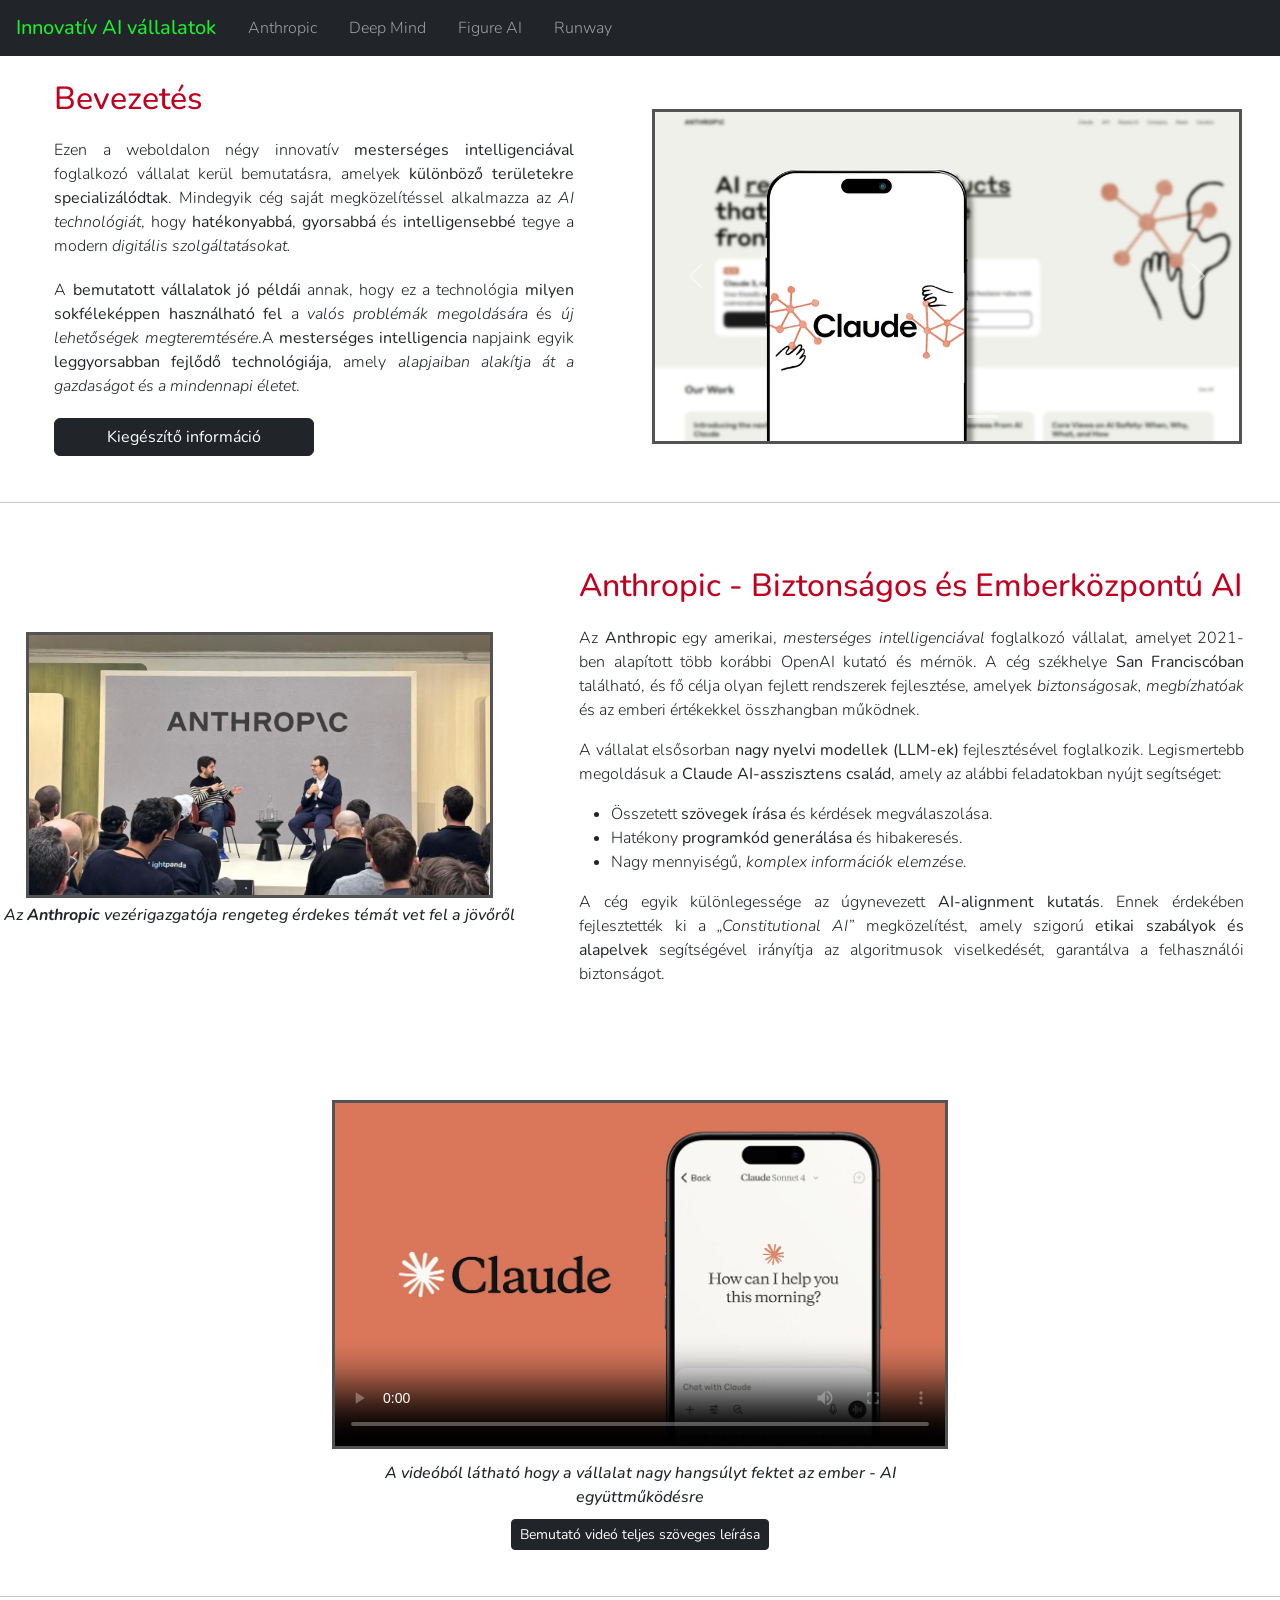
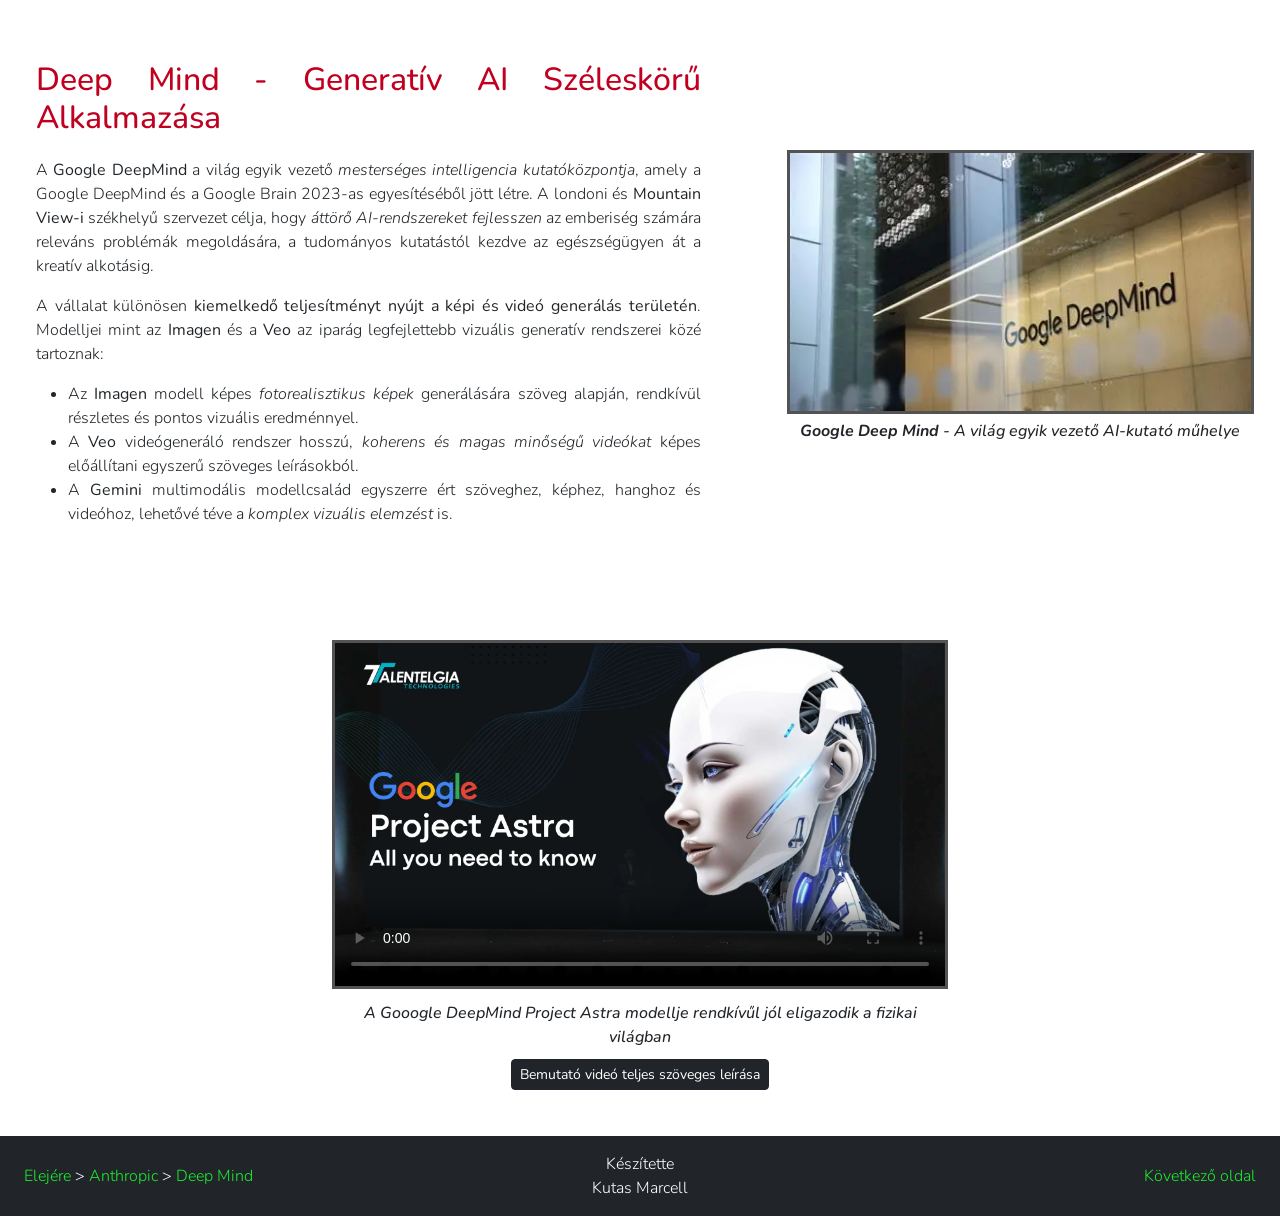
==== index.html @ e7651c7d "Initial commit" ====
<!doctype html>
<html lang="en">

<head>
    <meta charset="utf-8">
    <meta name="viewport" content="width=device-width, initial-scale=1">
    <title>Innovatív AI Vállalatok - 1.oldal</title>
    <link href="https://cdn.jsdelivr.net/npm/bootstrap@5.3.8/dist/css/bootstrap.min.css" rel="stylesheet"
        integrity="sha384-sRIl4kxILFvY47J16cr9ZwB07vP4J8+LH7qKQnuqkuIAvNWLzeN8tE5YBujZqJLB" crossorigin="anonymous">
    <link rel="stylesheet" href="stiluslapok/style.css">
    <link rel="preconnect" href="https://fonts.googleapis.com">
    <link rel="preconnect" href="https://fonts.gstatic.com" crossorigin>
    <link
        href="https://fonts.googleapis.com/css2?family=Arimo:ital,wght@0,400..700;1,400..700&family=Kalam:wght@300;400;700&family=Nunito:ital,wght@0,200..1000;1,200..1000&display=swap"
        rel="stylesheet">
</head>

<body>
    <nav class="navbar navbar-dark bg-dark navbar-expand-md px-3 fixed-top">
        <a href="#" class="navbar-brand">Innovatív AI vállalatok</a>

        <button class="navbar-toggler" type="button" data-bs-toggle="collapse" data-bs-target="#navbarLinks"
            aria-controls="navbarLinks" aria-expanded="false" aria-label="Toggle navigation">
            <span class="navbar-toggler-icon"></span>
        </button>

        <div id="navbarLinks" class="collapse navbar-collapse">
            <ul class="navbar-nav">
                <li class="nav-item px-md-2">
                    <a href="#anthropic" class="nav-link">Anthropic</a>
                </li>
                <li class="nav-item px-md-2">
                    <a href="#deepmind" class="nav-link">Deep Mind</a>
                </li>
                <li class="nav-item px-md-2">

                    <a href="page2.html#figure" class="nav-link">Figure AI</a>
                </li>
                <li class="nav-item px-md-2">

                    <a href="page2.html#runway" class="nav-link">Runway</a>
                </li>
            </ul>
        </div>
    </nav>


    <section class="container-fluid px-0 " id="introduction">
        <div class="row align-items-center">
            <div class="col-lg-6 order-1">
                <div class="row">
                    <div class="col-1"></div>
                    <div class="col-10" id="content1">
                        <h2>Bevezetés</h2>
                        <p>
                            Ezen a weboldalon négy innovatív <strong>mesterséges intelligenciával</strong> foglalkozó
                            vállalat
                            kerül
                            bemutatásra, amelyek <b>különböző területekre specializálódtak</b>. Mindegyik cég saját
                            megközelítéssel alkalmazza az <em>AI technológiát</em>, hogy <b>hatékonyabbá</b>,
                            <b>gyorsabbá</b>
                            és
                            <b>intelligensebbé</b> tegye a modern <em>digitális szolgáltatásokat.</em>
                        </p>
                        <p class="d-none d-lg-inline-block">
                            A <strong>bemutatott vállalatok jó
                                példái</strong> annak, hogy ez a technológia <strong>milyen sokféleképpen használható
                                fel</strong> a
                            <em>valós problémák megoldására</em> és <em>új lehetőségek megteremtésére</em>.A
                            <strong>mesterséges
                                intelligencia</strong> napjaink egyik <b>leggyorsabban fejlődő technológiája</b>, amely
                            <em>alapjaiban alakítja át a gazdaságot és a mindennapi életet</em>.
                        </p>
                        <button class="btn btn-dark w-50 w-lg-25 mb-3 d-none d-lg-block" type="button"
                            data-bs-toggle="collapse" data-bs-target="#ai-kiegeszites" aria-expanded="false"
                            aria-controls="ai-kiegeszites">
                            Kiegészítő információ
                        </button>
                        <aside class="collapse intro-aside" id="ai-kiegeszites">
                            <p>
                                Az oldalon bemutatott mesterséges intelligenciával foglalkozó vállalatokkal kapcsolatban
                                érdemes
                                megjegyezni,
                                hogy mindegyik cég más területre specializálódik, mint a kutatás, a robotika és a
                                videógenerálás, amelyek eltérő technológiai megoldásokat igényelnek.
                            </p>
                        </aside>
                    </div>
                    <div class="col-1"></div>
                </div>
            </div>
            <div class="d-lg-none order-3">
                <div class="row">
                    <div class="col-1"></div>
                    <div class="col-10">
                        <p>
                            A <strong>bemutatott vállalatok jó
                                példái</strong> annak, hogy ez a technológia <strong>milyen sokféleképpen használható
                                fel</strong> a
                            <em>valós problémák megoldására</em> és <em>új lehetőségek megteremtésére</em>.A
                            <strong>mesterséges
                                intelligencia</strong> napjaink egyik <b>leggyorsabban fejlődő technológiája</b>, amely
                            <em>alapjaiban alakítja át a gazdaságot és a mindennapi életet</em>.
                        </p>
                        <button class="btn btn-dark w-50 w-lg-25 mb-3" type="button" data-bs-toggle="collapse"
                            data-bs-target="#kiegeszites" aria-expanded="false" aria-controls="kiegeszites">
                            Kiegészítő információ
                        </button>
                        <aside class="collapse intro-aside" id="kiegeszites">
                            <p>
                                Az oldalon bemutatott mesterséges intelligenciával foglalkozó vállalatokkal kapcsolatban
                                érdemes
                                megjegyezni,
                                hogy mindegyik cég más területre specializálódik, mint a kutatás, a robotika és a
                                videógenerálás, amelyek eltérő technológiai megoldásokat igényelnek.
                            </p>
                        </aside>
                    </div>
                    <div class="col-1"></div>
                </div>

            </div>
            <div class="col-lg-6 order-2" id="car-slide">
                <div id="carouselExampleCaptions" class="carousel slide" data-bs-ride="carousel">
                    <div class="carousel-indicators">
                        <button type="button" data-bs-target="#carouselExampleCaptions" data-bs-slide-to="0"
                            class="active" aria-current="true" aria-label="Slide 1"></button>
                        <button type="button" data-bs-target="#carouselExampleCaptions" data-bs-slide-to="1"
                            aria-label="Slide 2"></button>
                        <button type="button" data-bs-target="#carouselExampleCaptions" data-bs-slide-to="2"
                            aria-label="Slide 3"></button>
                    </div>
                    <div class="carousel-inner">
                        <div class="carousel-item active">
                            <img src="media/claude_carousel.jpg" class="d-block w-100 img-fluid" alt="...">
                        </div>
                        <div class="carousel-item">
                            <img src="media/figure_carousel.png" class="d-block w-100 img-fluid" alt="...">
                        </div>
                        <div class="carousel-item">
                            <img src="media/runway_carousel.jpg" class="d-block w-100 img-fluid" alt="...">
                        </div>
                    </div>
                    <button class="carousel-control-prev" type="button" data-bs-target="#carouselExampleCaptions"
                        data-bs-slide="prev">
                        <span class="carousel-control-prev-icon" aria-hidden="true"></span>
                        <span class="visually-hidden">Previous</span>
                    </button>
                    <button class="carousel-control-next" type="button" data-bs-target="#carouselExampleCaptions"
                        data-bs-slide="next">
                        <span class="carousel-control-next-icon" aria-hidden="true"></span>
                        <span class="visually-hidden">Next</span>
                    </button>
                </div>
            </div>
        </div>
    </section>
    <hr>
    <section class="container-fluid px-0" id="anthropic">
        <div class="row align-items-center">
            <figure class="col-lg-5 order-2 order-lg-1 py-4 py-lg-0">
                <img src="media/anthropic-dario.webp" alt="anthropic" class="img-fluid">
                <figcaption><i>Az <strong>Anthropic</strong> vezérigazgatója rengeteg érdekes témát vet fel a
                        jövőről</i></figcaption>
            </figure>
            <div class="col-lg-7 px-5 p-lg-5 order-1 order-lg-2">
                <h2>Anthropic <span class="d-none d-md-inline"> - Biztonságos és Emberközpontú AI</span></h2>
                <p>
                    Az <strong>Anthropic</strong> egy amerikai, <em>mesterséges intelligenciával</em> foglalkozó
                    vállalat, amelyet 2021-ben alapított több korábbi OpenAI kutató és mérnök. A cég székhelye
                    <strong>San Franciscóban</strong> található, és fő célja olyan fejlett rendszerek fejlesztése,
                    amelyek <em>biztonságosak, megbízhatóak</em> és az emberi értékekkel összhangban működnek.
                </p>

                <p>
                    A vállalat elsősorban <strong>nagy nyelvi modellek (LLM-ek)</strong> fejlesztésével foglalkozik.
                    Legismertebb megoldásuk a <strong>Claude AI-asszisztens család</strong>, amely az alábbi
                    feladatokban nyújt segítséget:
                </p>
                <ul>
                    <li>Összetett <strong>szövegek írása</strong> és kérdések megválaszolása.</li>
                    <li>Hatékony <strong>programkód generálása</strong> és hibakeresés.</li>
                    <li>Nagy mennyiségű, <em>komplex információk elemzése</em>.</li>
                </ul>

                <p class="d-none d-lg-inline-block">
                    A cég egyik különlegessége az úgynevezett <strong>AI-alignment kutatás</strong>. Ennek érdekében
                    fejlesztették ki a <em>„Constitutional AI”</em> megközelítést, amely szigorú <strong>etikai
                        szabályok és alapelvek</strong> segítségével irányítja az algoritmusok viselkedését,
                    garantálva a felhasználói biztonságot.
                </p>
            </div>
            <div class="px-5 order-3 d-lg-none">
                <p>
                    A cég egyik különlegessége az úgynevezett <strong>AI-alignment kutatás</strong>. Ennek érdekében
                    fejlesztették ki a <em>„Constitutional AI”</em> megközelítést, amely szigorú <strong>etikai
                        szabályok és alapelvek</strong> segítségével irányítja az algoritmusok viselkedését,
                    garantálva a felhasználói biztonságot.
                </p>
            </div>
        </div>
        <div class="row text-center" id="anthropic-vid">
            <div class="col-1 col-lg-3"></div>
            <figure class="col-10 col-lg-6">
                <video src="media/anthropic_video.mp4" controls poster="media/claude.jpg"></video>
                <figcaption><i>A videóból látható hogy a vállalat nagy hangsúlyt fektet az ember - AI
                        együttműködésre</i></figcaption>
            </figure>

            <div class="container">

                <details>
                    <summary class="btn btn-sm btn-dark text-start mb-3">
                        Bemutató videó teljes szöveges leírása
                    </summary>
                    <div class="row">
                        <div class="col-2"></div>
                        <div class="col-8 border border-2 border-dark rounded p-5 accessibility">
                            <p><strong>[Vizuális esemény]</strong> A videó elején gyors, feszült vágásokkal
                                különböző emberek, tárgyak és helyzetek villannak fel. Egy férfi néz ki az ablakon,
                                miközben a képernyőn a "PROBLEMS" (Problémák) szó jelenik meg zöld, digitális
                                betűkkel. Látunk egy írógépet, ami a "Prob" szót gépeli, egy papírra firkáló
                                ceruzát, egy számítógépes asztalt egy szomorú arcot ábrázoló "problems.crpt"
                                fájllal, egy földön fekvő fiút, és egy kék ipari tartályt "Intruzív gondolatok
                                visszhangkamrája" felirattal. Ezt szétszórt könyvek, egy végtelenül nagyító fraktál
                                animáció, egy zongorahangoló férfi, és egy bonyolult családfát elemező nő követi.
                                Egy zongora zuhan le egy épület tetejéről.</p>

                            <p><strong>Narrátor hangok (több hang folyamatosan ismételve, egymásra vágva):</strong>
                                "Soha nem volt még rosszabb időszak arra, hogy problémád legyen."</p>

                            <p><strong>[Vizuális esemény]</strong> A képernyő elsötétül, a zene egy ritmusos,
                                optimista jazz/funk ütemre vált.</p>

                            <p><strong>Narrátor (nyugodt, határozott férfihang):</strong> "Soha nem volt még jobb
                                időszak..."</p>

                            <p><strong>[Vizuális esemény]</strong> Egy drón zuhan le és törik össze az utcán. Egy nő
                                belép egy könyvekkel teli szobába. Fiatalok egy kerékpár vázát tervezik egy
                                műhelyben. Lebegő sakkfigurák veszik körbe egy szemüveges fiú arcát.</p>

                            <p><strong>Narrátor:</strong> "...egy jobb időszak arra, hogy problémád legyen."</p>

                            <p><strong>[Vizuális esemény]</strong> Egy idősebb férfi fekszik a földön, rengeteg
                                szétszórt papír között, és jegyzetel. Egy laptop képernyője villan fel a Claude AI
                                felületével, amin épp egy komplex feladatot oldanak meg. Egy apa és két gyermeke egy
                                modellrakétát épít.</p>

                            <p><strong>Narrátor:</strong> "Arra, hogy elakadj. Hogy túlterhelt legyél. Hogy
                                türelmetlen legyél."</p>

                            <p><strong>[Vizuális esemény]</strong> Nő távcsővel figyeli a napfényes lombkoronát.
                                Festőművész dolgozik a stúdiójában. Férfi egy hajón mikroszkóp mellett jegyzetel.
                                Egy víz alatti kelperdő 3D-s, adatalapú ábrázolása jelenik meg.</p>

                            <p><strong>Narrátor:</strong> "Hogy kifogyj az ötletekből. Vagy a mélységből, a
                                levegőből."</p>

                            <p><strong>[Vizuális esemény]</strong> Két futó edz egy földúton, a videó az ő tüdejük
                                3D-s röntgenképét vetíti rá a testükre. Egy autóban ülő ember laptopon figyeli a
                                futók teljesítményadatait. Sötét laboratórium agyi szkenneléseket mutató
                                monitorokkal, majd egy férfi arca látszik EEG-sapkában.</p>

                            <p><strong>Narrátor:</strong> "Soha nem volt még jobb időszak arra, hogy valamilyen
                                egészségügyi problémád legyen. Csak nézd meg a folyó kutatásokat."</p>

                            <p><strong>[Vizuális esemény]</strong> Egy zenekar próbál. Emberek állnak egy laptop
                                körül, amin a "CLAUDE CODE" (Claude Kód) felirat látható, és az AI épp kódot ír.
                                Férfi bonyolult szintetizátorokat és hangmérnöki pultot állít be. A korábban látott
                                család sikeresen kilövi a játékrakétát az égre a sivatagban.</p>

                            <p><strong>Narrátor:</strong> "Arra, hogy ne legyenek képesítéseid, se erőforrásaid."
                            </p>

                            <p><strong>[Vizuális esemény]</strong> Egy kislány egy 3D-s modellt vizsgál a laptopján.
                                Egy sivatagi sárga útjelző tábla felirata: "UNIVERSE CLOSED USE RAINBOW" (Az
                                univerzum zárva, használd a szivárványt). Hatalmas, látványos galaxis-robbanás a
                                világűrben. Egy nő az ujjával egy csillagkép-kivetítés pontjait köti össze.</p>

                            <p><strong>Narrátor:</strong> "Arra, hogy ne értsd. Hogy jelentéktelennek érezd magad."
                            </p>

                            <p><strong>[Vizuális esemény]</strong> Nő sétál egy hatalmas, futurisztikus, lyukacsos
                                építményben. Táncosok mozognak egy teremben, miközben a testükön mozgáskövető pontok
                                és vonalak jelennek meg, egy gomb kíséretében, amelyen a '&lt;/&gt; Code' (Kód)
                                felirat áll.</p>

                            <p><strong>Narrátor:</strong> "Hogy nyughatatlan legyél."</p>
                        </div>
                        <div class="col-2"></div>
                    </div>

                </details>
            </div>
            <div class="col-1 col-lg-3"></div>
        </div>
    </section>

    <hr>

    <section class="container-fluid px-0" id="deepmind">
        <div class="row align-items-center">
            <figure class="col-lg-5 order-2 py-4 py-lg-0">
                <img src="media/deep_mind.webp" alt="deepmind" class="img-fluid">
                <figcaption><i><strong>Google Deep Mind</strong> - A világ egyik vezető AI-kutató műhelye</i>
                </figcaption>
            </figure>
            <div class="col-lg-7 px-5 p-lg-5 order-1">
                <h2>Deep Mind<span class="d-none d-md-inline"> - Generatív AI Széleskörű Alkalmazása</span></h2>
                <p>
                    A <strong>Google DeepMind</strong> a világ egyik vezető <em>mesterséges intelligencia
                        kutatóközpontja</em>,
                    amely a Google DeepMind és a Google Brain 2023-as egyesítéséből jött létre. A londoni és
                    <strong>Mountain View-i</strong> székhelyű szervezet célja, hogy <em>áttörő AI-rendszereket
                        fejlesszen</em>
                    az emberiség számára releváns problémák megoldására, a tudományos kutatástól kezdve az
                    egészségügyen
                    át a kreatív alkotásig.
                </p>

                <p class="d-none d-lg-inline-block">
                    A vállalat különösen <strong>kiemelkedő teljesítményt nyújt a képi és videó generálás
                        területén</strong>.
                    Modelljei mint az <strong>Imagen</strong> és a <strong>Veo</strong> az iparág legfejlettebb
                    vizuális generatív rendszerei közé tartoznak:
                </p>

                <ul class="d-none d-lg-inline-block">
                    <li>Az <strong>Imagen</strong> modell képes <em>fotorealisztikus képek</em> generálására szöveg
                        alapján,
                        rendkívül részletes és pontos vizuális eredménnyel.</li>
                    <li>A <strong>Veo</strong> videógeneráló rendszer hosszú, <em>koherens és magas minőségű
                            videókat</em>
                        képes előállítani egyszerű szöveges leírásokból.</li>
                    <li>A <strong>Gemini</strong> multimodális modellcsalád egyszerre ért szöveghez, képhez, hanghoz
                        és videóhoz, lehetővé téve a <em>komplex vizuális elemzést</em> is.</li>
                </ul>

            </div>
            <div class="order-3 px-5 d-lg-none">
                <p>
                    A vállalat különösen <strong>kiemelkedő teljesítményt nyújt a képi és videó generálás
                        területén</strong>.
                    Modelljei mint az <strong>Imagen</strong> és a <strong>Veo</strong> az iparág legfejlettebb
                    vizuális generatív rendszerei közé tartoznak:
                </p>

                <ul>
                    <li>Az <strong>Imagen</strong> modell képes <em>fotorealisztikus képek</em> generálására szöveg
                        alapján,
                        rendkívül részletes és pontos vizuális eredménnyel.</li>
                    <li>A <strong>Veo</strong> videógeneráló rendszer hosszú, <em>koherens és magas minőségű
                            videókat</em>
                        képes előállítani egyszerű szöveges leírásokból.</li>
                    <li>A <strong>Gemini</strong> multimodális modellcsalád egyszerre ért szöveghez, képhez, hanghoz
                        és videóhoz, lehetővé téve a <em>komplex vizuális elemzést</em> is.</li>
                </ul>
            </div>
        </div>

        <div class="row text-center" id="deepmind-vid">
            <div class="col-1 col-lg-3"></div>
            <figure class="col-10 col-lg-6">
                <video src="media/deep_mind_video.mp4" controls poster="media/project-astra.webp"></video>
                <figcaption><em>A Gooogle DeepMind Project Astra modellje rendkívűl jól eligazodik a fizikai
                        világban</em></figcaption>
            </figure>

            <div class="container">

                <details>
                    <summary class="btn btn-sm btn-dark text-start mb-3">
                        Bemutató videó teljes szöveges leírása
                    </summary>
                    <div class="row">
                        <div class="col-2"></div>
                        <div class="col-8 border border-2 border-dark rounded p-5 accessibility">
                            <p><strong>[Vizuális esemény]</strong> A videó egy sor gyors, szürreális és filmszerű
                                jelenettel indul: egy kislány egy óriási rájaszerű lényen lovagol, majd egy Jeti
                                sétál a londoni piros buszok között. Ezt egy vízesést ontó, repülő kalózhajó, majd
                                egy füstből előbukkanó óriási szörny követi, akit egy katona figyel.</p>
                            <p><strong>Narrátor (férfihang):</strong> "Elképzelheted... Megalkothatod..."</p>

                            <p><strong>[Vizuális esemény]</strong> Egy irodai dolgozó nő ugrik a levegőben egy
                                lebegő kávésbögre után. Ezután egy kisfiú lovagol egy medve hátán a hóviharban. A
                                képernyőn megjelenik a felirat: "Introducing Gen-4.5 Image to Video" (Bemutatkozik a
                                Gen-4.5 Képből Videó).</p>
                            <p><strong>Narrátor:</strong> "Most már meg is teheted."</p>

                            <p><strong>[Vizuális esemény]</strong> Gyors vágások következnek különféle
                                képtípusokról: egy zuhanó ejtőernyős, egy épületből kizuhanó teherautó, egy
                                fagylaltos kocsi, egy okostelefonnal lefotózott festmény egy múzeumban, egy
                                ceruzarajz egy fiúról, egy vízben gázoló robotkutya, egy szamuráj egy sárga
                                virágmezőn, és egy anime stílusú lány egy óriási kék robot előtt.</p>
                            <p><strong>Narrátor:</strong> "Vegyél bármilyen képet, legyen az valódi, generált,
                                ikonikus, felvázolt, firkált, renderelt vagy illusztrált... és keltsd életre úgy,
                                ahogy csak akarod."</p>

                            <p><strong>[Vizuális esemény]</strong> Egy farkas sétál a hóban, majd egy farkasbőrbe
                                öltözött kisfiú arca látszik. Ezután a képernyő közepén megjelenik egy beírt
                                parancssor: "egy ló fut át a galérián!". A háttérben egy nő ül a telefonját
                                nyomkodva egy múzeumi padon, majd a parancs hatására egy fehér ló vágtat be a
                                terembe.</p>
                            <p><strong>Narrátor:</strong> "Mint például: egy ló fut át a galérián!"</p>

                            <p><strong>[Vizuális esemény]</strong> Portrék következnek női arcokról, majd egy epikus
                                csatajelenet lovasokkal a hóban, ezután egy rendőrautós üldözés esőben, egy tűzköpő
                                sárkányon lovagló tűzoltó, és egy utcán menetelő óriásrobot, ami elől emberek
                                menekülnek.</p>
                            <p><strong>Narrátor:</strong> "Generálj konzisztens, fotórealisztikus karaktereket,
                                epikus nagytotálokat, szédítő üldözéseket, nagy költségvetésű vizuális
                                effekteket..."</p>

                            <p><strong>[Vizuális esemény]</strong> Egy férfi arca látható eperjelmezben, majd egy
                                másik férfi citromjelmezben, egy zöld üdítőt tartva és mosolyogva. Ezután egy majom
                                nyomkodja a gombokat egy liftben.</p>
                            <p><strong>Narrátor:</strong> "...termékfotókat és reklámokat, vagy akár adj neki
                                hiperspecifikus utasításokat."</p>

                            <p><strong>[Vizuális esemény]</strong> Egy férfi ül egy taxi hátsó ülésén és a
                                telefonját nézi. A kamera hirtelen, svenkelve (whip pan) balra ránt, és a volánnál
                                egy majom ül. A kamera visszaránt a férfira, akit most hirtelen malacok vesznek
                                körül az ülésen. A kamera ismét előre ránt a sofőrre, aki most már egy hatalmas
                                malac. A taxi hirtelen megtelik vízzel, a férfi és az állatok süllyedni kezdenek.
                            </p>
                            <p><strong>Narrátor:</strong> "Mint például: egy férfi a taxi hátuljában. Gyors svenk a
                                majom sofőrre. Gyors svenk vissza a férfira, akit malacok vesznek körül. Gyors svenk
                                vissza a sofőrre, aki most már egy malac. Igen, ezt is meg tudja csinálni."</p>

                            <p><strong>[Vizuális esemény]</strong> Egy mentőcsónakban egy kutya, egy mosómedve, egy
                                nyúl és egy sül utazik a tengeren. Ezt egy sci-fi csatatér követi lángoló
                                űrhajókkal, majd egy miniatűr kisfiú visz egy hatalmas csokiszeletet az asztalon.
                                Utána egy hörcsög eszi ugyanezt a csokit.</p>
                            <p><strong>Narrátor:</strong> "Bármilyen történetet is akarsz elmesélni, bármilyen
                                filmet akarsz készíteni, reklámot akarsz kiadni..."</p>

                            <p><strong>[Vizuális esemény]</strong> Búvár lép ki egy vízen lebegő faházból, majd egy
                                anime stílusú jelenet, utána egy szőrös, pilótaszemüveges állat. Egy utcai
                                jelenetben tucatnyi autó repül a levegőben, mintha tornádó kapta volna fel őket.
                                Végül egy Forma-1-es pilóta vezet az esőben, miközben egy majom hátulról eltakarja a
                                szemeit, a férfi pedig kiabál.</p>
                            <p><strong>Narrátor:</strong> "...vagy egy véletlenszerű ötletet szeretnél felfedezni,
                                csak mert talán érdekes lenne látni pontosan úgy, ahogy a fejedben él. Megteheted."
                            </p>

                            <p><strong>[Vizuális esemény]</strong> Egy fehér, tollas-szőrös, földönkívüli lény arca
                                néz a kamerába. A képernyőn felirat: "Gen-4.5 Image to Video". Gyors villanásként
                                egy lángoló űrhajó csapódik egy felhőkarcolóba, végül egy robot lő lézerfegyverrel a
                                dzsungelben. A videó az "Available now" (Már elérhető) felirattal zárul.</p>
                            <p><strong>Narrátor:</strong> "A Gen-4.5 Képből videó modellel."</p>
                        </div>
                        <div class="col-1 col-lg-3"></div>
                    </div>

                </details>
            </div>
            <div class="col-3"></div>
        </div>
    </section>

    <footer class="container-fluid bg-dark mx-0 px-0">
        <div class="row align-items-center px-4">
            <div class="col-lg-4 col-6 text-white">
                <nav aria-label="breadcrumb">
                    <a href="#">Elejére</a> &gt; <a href="#anthropic">Anthropic</a> &gt; <a href="#deepmind">Deep
                        Mind</a>
                </nav>
            </div>
            <div class="col-4 d-none d-lg-inline-block  text-center text-white pt-3">
                <p>Készítette <br> Kutas Marcell</p>

            </div>
            <div class="col-lg-4 col-6 text-end">
                <a href="page2.html">Következő oldal</a>
            </div>
        </div>
    </footer>

    <script src="https://cdn.jsdelivr.net/npm/bootstrap@5.3.8/dist/js/bootstrap.bundle.min.js"
        integrity="sha384-FKyoEForCGlyvwx9Hj09JcYn3nv7wiPVlz7YYwJrWVcXK/BmnVDxM+D2scQbITxI"
        crossorigin="anonymous"></script>
</body>

</html>
---- stiluslapok/style.css ----
@import url("page1.css");
@import url("page2.css");
@import url("nyomtat.css") print;

html{
    scroll-padding-top: 70px;
}

body {
    font-family: "Nunito", sans-serif;
    font-weight: 300;
    text-align: justify;
}

h2 {
    margin: 20px 0 20px 0;
    color: rgb(193, 0, 32);
}

h2:first-of-type {
    margin-top: 0;
}


section {
    margin-bottom: 30px;
}

figure {
    text-align: center;
    margin: 30px 0 10px 0;
}

img {
    width: 90%;
    border: 3px solid rgb(84, 83, 83);
}

video {
    width: 100%;
    margin-top: 15px;
    border: 3px solid rgb(84, 83, 83);
}

figcaption {
    margin-top: 5px;
    font-weight: 500;
}

.accessibility {
    background: #ffffff;
}


#navbarLinks a:hover {
    color: rgb(30, 236, 47);
}

.navbar-brand {
    font-weight: 500;
    color: rgb(30, 236, 47);
}

.intro-aside p {
    border-left: 2px solid rgb(40, 124, 241);
    margin-left: 10px;
    padding-left: 40px;
}

#runway-vid,
#figure-vid,
#deepmind-vid,
#anthropic-vid {
    margin-top: 0;
}

@media(min-width: 1210px) {
    #runway-vid
    #figure-vid,
    #deepmind-vid,
    #anthropic-vid {
        margin: 20px 0 20px 0;
    }
}

#content1 p {
    font-weight: 300;
    margin-bottom: 20px;
}

#form-container{
    padding: 100px 0 30px 0;
}


form button{
    margin-top: 15px;
}

footer a {
    text-decoration: none;
    color: rgb(30, 236, 47);
}

@media(min-width: 995px){
    section form{
    border-right: 1px solid gainsboro;
}

#form{
    padding-right: 50px;
}

video{
    margin-top: 30px;
}
}

@media(max-width: 570px) {
    figcaption {
        font-size: 1em;
    }
    footer {
        font-size: 0.7em;
    }
}

@media(max-width: 440px) {
    figcaption {

        font-size: 0.8em;
    }
    footer {
        font-size: 0.5em;
    }
}


@media(max-width: 380px) {
    figcaption {
        font-size: 0.6em;
    }
}
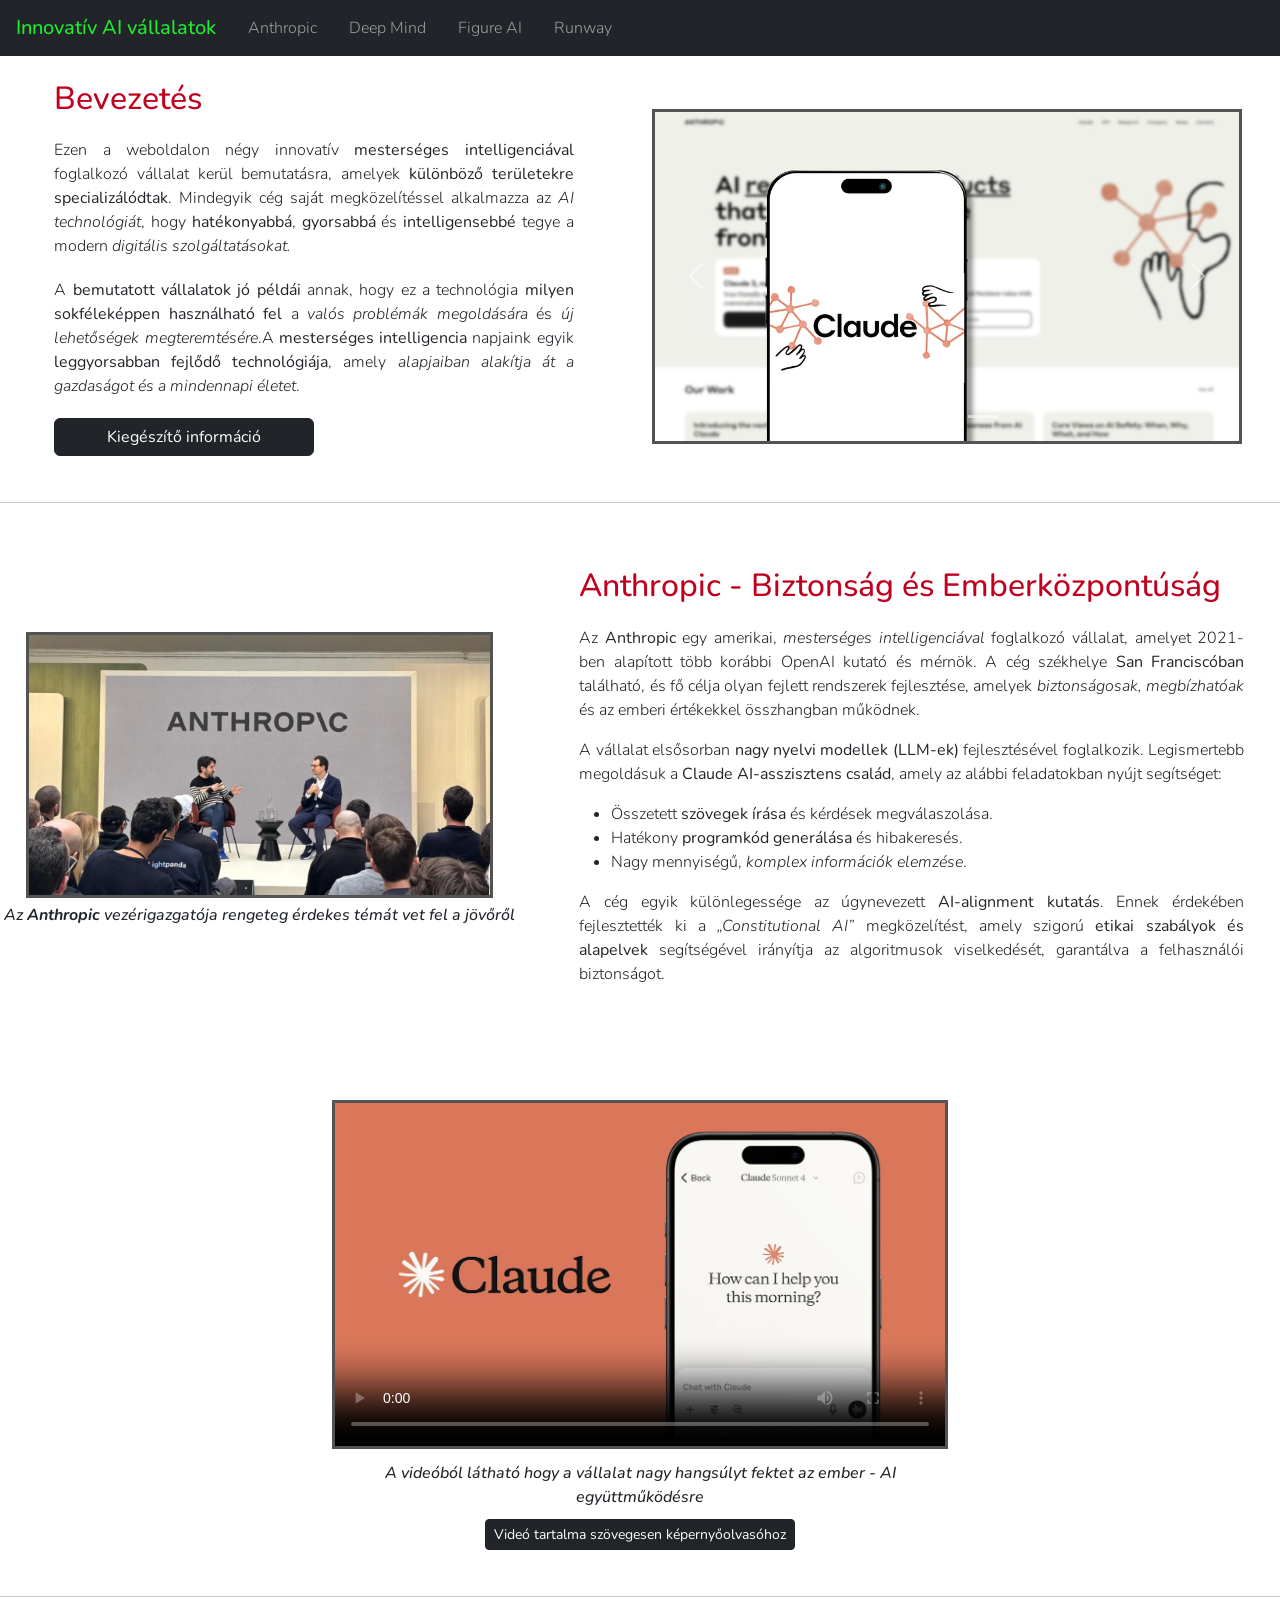
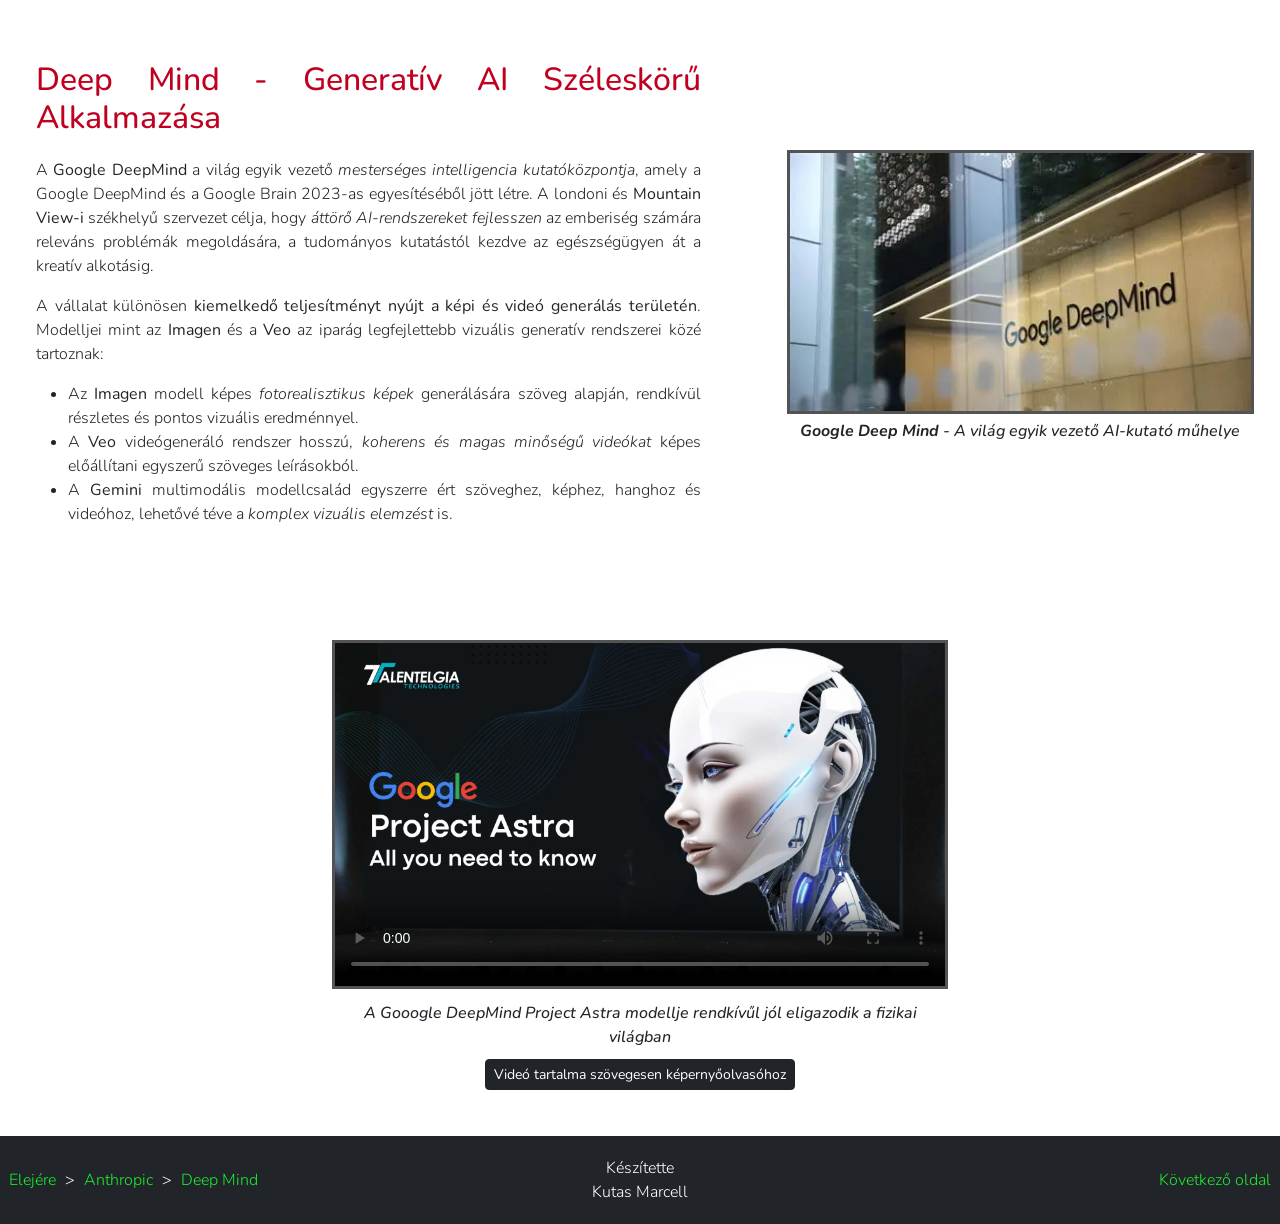
==== commit 7f5ecf18: "Fixed some of the design" ====
--- a/index.html
+++ b/index.html
@@ -71,11 +71,13 @@
                                 intelligencia</strong> napjaink egyik <b>leggyorsabban fejlődő technológiája</b>, amely
                             <em>alapjaiban alakítja át a gazdaságot és a mindennapi életet</em>.
                         </p>
-                        <button class="btn btn-dark w-50 w-lg-25 mb-3 d-none d-lg-block" type="button"
+                        <div class="col-10 col-md-6">
+                        <button class="btn btn-dark w-100 mb-3 d-none d-lg-block" type="button"
                             data-bs-toggle="collapse" data-bs-target="#ai-kiegeszites" aria-expanded="false"
                             aria-controls="ai-kiegeszites">
                             Kiegészítő információ
                         </button>
+                        </div>
                         <aside class="collapse intro-aside" id="ai-kiegeszites">
                             <p>
                                 Az oldalon bemutatott mesterséges intelligenciával foglalkozó vállalatokkal kapcsolatban
@@ -164,7 +166,7 @@
                         jövőről</i></figcaption>
             </figure>
             <div class="col-lg-7 px-5 p-lg-5 order-1 order-lg-2">
-                <h2>Anthropic <span class="d-none d-md-inline"> - Biztonságos és Emberközpontú AI</span></h2>
+                <h2>Anthropic <span class="d-none d-md-inline"> - Biztonság és Emberközpontúság</span></h2>
                 <p>
                     Az <strong>Anthropic</strong> egy amerikai, <em>mesterséges intelligenciával</em> foglalkozó
                     vállalat, amelyet 2021-ben alapított több korábbi OpenAI kutató és mérnök. A cég székhelye
@@ -211,7 +213,7 @@
 
                 <details>
                     <summary class="btn btn-sm btn-dark text-start mb-3">
-                        Bemutató videó teljes szöveges leírása
+                        Videó tartalma szövegesen képernyőolvasóhoz
                     </summary>
                     <div class="row">
                         <div class="col-2"></div>
@@ -370,7 +372,7 @@
 
                 <details>
                     <summary class="btn btn-sm btn-dark text-start mb-3">
-                        Bemutató videó teljes szöveges leírása
+                        Videó tartalma szövegesen képernyőolvasóhoz
                     </summary>
                     <div class="row">
                         <div class="col-2"></div>
@@ -459,13 +461,14 @@
     </section>
 
     <footer class="container-fluid bg-dark mx-0 px-0">
-        <div class="row align-items-center px-4">
-            <div class="col-lg-4 col-6 text-white">
+        <div class="row align-items-center p-1 ">
+            <div class="d-none d-lg-inline-block col-lg-4 col-6 text-white">
                 <nav aria-label="breadcrumb">
                     <a href="#">Elejére</a> &gt; <a href="#anthropic">Anthropic</a> &gt; <a href="#deepmind">Deep
                         Mind</a>
                 </nav>
             </div>
+            <div class="d-inline-block d-lg-none col-lg-4 col-6"></div>
             <div class="col-4 d-none d-lg-inline-block  text-center text-white pt-3">
                 <p>Készítette <br> Kutas Marcell</p>
 
--- a/stiluslapok/style.css
+++ b/stiluslapok/style.css
@@ -100,6 +100,7 @@
 footer a {
     text-decoration: none;
     color: rgb(30, 236, 47);
+    padding: 5px;
 }
 
 @media(min-width: 995px){
@@ -121,8 +122,9 @@
         font-size: 1em;
     }
     footer {
-        font-size: 0.7em;
+        font-size: 1em;
     }
+
 }
 
 @media(max-width: 440px) {
@@ -131,7 +133,7 @@
         font-size: 0.8em;
     }
     footer {
-        font-size: 0.5em;
+        font-size: 0.8em;
     }
 }
 
